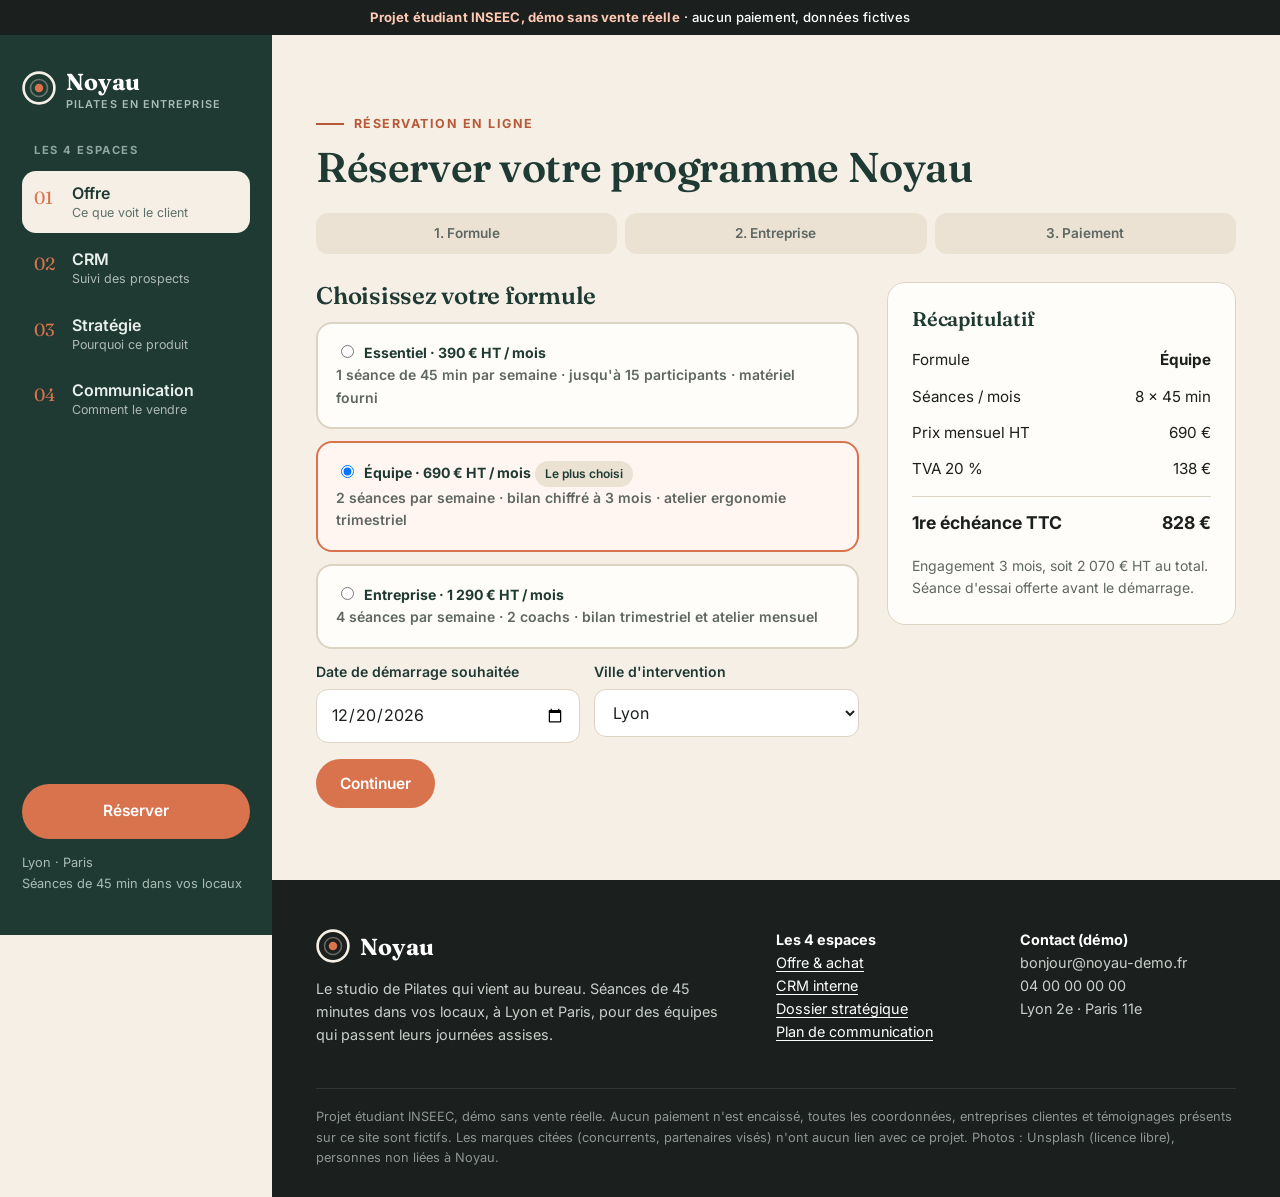
==== commander.html @ a30bb960 "noyau-pilate" ====
<!doctype html>
<html lang="fr">
<head>
<meta charset="utf-8">
<meta name="viewport" content="width=device-width, initial-scale=1">
<title>Réserver · Noyau</title>
<link rel="icon" href="assets/logo.svg" type="image/svg+xml">
<link rel="preconnect" href="https://fonts.googleapis.com"><link rel="preconnect" href="https://fonts.gstatic.com" crossorigin>
<link href="https://fonts.googleapis.com/css2?family=Fraunces:ital,opsz,wght@0,9..144,500;0,9..144,600;0,9..144,700;1,9..144,500&family=Inter:wght@400;500;600;700&display=swap" rel="stylesheet">
<link rel="stylesheet" href="assets/style.css?v=3">
</head>
<body data-page="vente">
<div class="demo-banner"><strong>Projet étudiant INSEEC, démo sans vente réelle</strong> · aucun paiement, données fictives</div>
<header id="site-header"></header>

<main class="section">
  <div class="wrap">
    <span class="eyebrow">Réservation en ligne</span>
    <h1 style="font-size:clamp(1.8rem,4vw,2.6rem)">Réserver votre programme Noyau</h1>
    <div class="steps" id="steps"><span>1. Formule</span><span>2. Entreprise</span><span>3. Paiement</span></div>

    <div class="co-grid">
      <form id="checkout" novalidate>
        <!-- STEP 1 -->
        <div data-step="1">
          <h2 style="font-size:1.5rem">Choisissez votre formule</h2>
          <label class="choice"><input type="radio" name="offre" value="essentiel"><strong>Essentiel · 390 € HT / mois</strong><br><span class="muted small">1 séance de 45 min par semaine · jusqu'à 15 participants · matériel fourni</span></label>
          <label class="choice"><input type="radio" name="offre" value="equipe" checked><strong>Équipe · 690 € HT / mois</strong> <span class="chip">Le plus choisi</span><br><span class="muted small">2 séances par semaine · bilan chiffré à 3 mois · atelier ergonomie trimestriel</span></label>
          <label class="choice"><input type="radio" name="offre" value="entreprise"><strong>Entreprise · 1 290 € HT / mois</strong><br><span class="muted small">4 séances par semaine · 2 coachs · bilan trimestriel et atelier mensuel</span></label>
          <div class="form-row" style="margin-top:8px">
            <div class="field"><label for="debut">Date de démarrage souhaitée</label><input type="date" id="debut" required></div>
            <div class="field"><label for="ville">Ville d'intervention</label><select id="ville"><option>Lyon</option><option>Villeurbanne</option><option>Paris</option><option>Petite couronne parisienne</option></select></div>
          </div>
          <button type="button" class="btn btn-primary" data-next>Continuer</button>
        </div>

        <!-- STEP 2 -->
        <div data-step="2" hidden>
          <h2 style="font-size:1.5rem">Votre entreprise</h2>
          <p class="note">Démo : utilisez des informations fictives. Les champs sont pré-remplis pour aller plus vite.</p>
          <div class="form-row">
            <div class="field"><label for="entreprise">Entreprise</label><input id="entreprise" required value="Société Démo"></div>
            <div class="field"><label for="effectif">Nombre de salariés</label><input id="effectif" type="number" min="1" required value="80"></div>
          </div>
          <div class="form-row">
            <div class="field"><label for="nom">Nom du contact</label><input id="nom" required value="Alex Exemple"></div>
            <div class="field"><label for="poste">Fonction</label><input id="poste" value="Responsable RH"></div>
          </div>
          <div class="form-row">
            <div class="field"><label for="email">Email</label><input id="email" type="email" required value="alex@societe-demo.example"></div>
            <div class="field"><label for="tel">Téléphone</label><input id="tel" value="06 00 00 00 00"></div>
          </div>
          <div style="display:flex;gap:10px;flex-wrap:wrap">
            <button type="button" class="btn btn-ghost" data-prev>Retour</button>
            <button type="button" class="btn btn-primary" data-next>Continuer vers le paiement</button>
          </div>
        </div>

        <!-- STEP 3 -->
        <div data-step="3" hidden>
          <h2 style="font-size:1.5rem">Paiement simulé</h2>
          <div class="card" style="margin-bottom:16px">
            <p style="margin:0 0 10px"><strong>Mode de paiement :</strong> prélèvement SEPA mensuel (simulation)</p>
            <p class="muted small" style="margin:0">Sur ce site de démonstration, aucune coordonnée bancaire n'est demandée et aucune somme n'est débitée. Le bouton ci-dessous simule la validation du mandat et de la première échéance.</p>
          </div>
          <label class="choice" style="font-weight:500"><input type="checkbox" id="cgv" required> J'accepte les conditions de l'offre : engagement de 3 mois, puis résiliable chaque mois avec 30 jours de préavis.</label>
          <p class="small" id="err" style="color:var(--bad);min-height:1.2em"></p>
          <div style="display:flex;gap:10px;flex-wrap:wrap">
            <button type="button" class="btn btn-ghost" data-prev>Retour</button>
            <button type="submit" class="btn btn-primary" id="pay">Simuler le paiement et confirmer</button>
          </div>
        </div>
      </form>

      <aside class="summary" aria-live="polite">
        <h3 style="margin-bottom:12px">Récapitulatif</h3>
        <div class="row"><span>Formule</span><strong id="s-name"></strong></div>
        <div class="row"><span>Séances / mois</span><span id="s-sess"></span></div>
        <div class="row"><span>Prix mensuel HT</span><span id="s-ht"></span></div>
        <div class="row"><span>TVA 20 %</span><span id="s-tva"></span></div>
        <div class="row total"><span>1re échéance TTC</span><span id="s-ttc"></span></div>
        <p class="small muted" style="margin:12px 0 0">Engagement 3 mois, soit <span id="s-engage"></span> HT au total. Séance d'essai offerte avant le démarrage.</p>
      </aside>
    </div>
  </div>
</main>

<footer id="site-footer"></footer>
<script src="assets/site.js?v=3"></script>
<script src="assets/store.js?v=3"></script>
<script>
  const O = window.NOYAU_OFFERS;
  const eur = n => n.toLocaleString('fr-FR', {minimumFractionDigits: 0, maximumFractionDigits: 2}) + ' €';
  const form = document.getElementById('checkout');
  const qs = new URLSearchParams(location.search);
  if (O[qs.get('offre')]) form.querySelector(`input[value="${qs.get('offre')}"]`).checked = true;
  const d = new Date(); d.setDate(d.getDate() + 14);
  document.getElementById('debut').value = d.toISOString().slice(0, 10);
  document.getElementById('debut').min = new Date().toISOString().slice(0, 10);

  let step = 1;
  function show(n) {
    step = n;
    form.querySelectorAll('[data-step]').forEach(el => el.hidden = +el.dataset.step !== n);
    document.querySelectorAll('#steps span').forEach((s, i) => s.className = i + 1 === n ? 'on' : i + 1 < n ? 'done' : '');
    window.scrollTo({top: 0, behavior: 'smooth'});
  }
  function current() { return O[form.querySelector('input[name="offre"]:checked').value]; }
  function summary() {
    const o = current();
    document.getElementById('s-name').textContent = o.name;
    document.getElementById('s-sess').textContent = o.perMonth + ' × 45 min';
    document.getElementById('s-ht').textContent = eur(o.price);
    document.getElementById('s-tva').textContent = eur(o.price * 0.2);
    document.getElementById('s-ttc').textContent = eur(o.price * 1.2);
    document.getElementById('s-engage').textContent = eur(o.price * 3);
  }
  form.addEventListener('change', summary); summary();

  function valid(n) {
    const box = form.querySelector(`[data-step="${n}"]`);
    for (const el of box.querySelectorAll('[required]')) { if (!el.checkValidity()) { el.reportValidity(); return false; } }
    return true;
  }
  form.querySelectorAll('[data-next]').forEach(b => b.addEventListener('click', () => { if (valid(step)) show(step + 1); }));
  form.querySelectorAll('[data-prev]').forEach(b => b.addEventListener('click', () => show(step - 1)));

  form.addEventListener('submit', e => {
    e.preventDefault();
    if (!document.getElementById('cgv').checked) { document.getElementById('err').textContent = 'Merci d\'accepter les conditions de l\'offre.'; return; }
    const btn = document.getElementById('pay'); btn.disabled = true; btn.textContent = 'Validation en cours…';
    const o = current();
    const ref = 'NOY-' + new Date().getFullYear() + '-' + Math.floor(1000 + Math.random() * 9000);
    const order = {
      ref, offre: o.id, debut: new Date(document.getElementById('debut').value).toLocaleDateString('fr-FR'),
      ville: document.getElementById('ville').value, entreprise: document.getElementById('entreprise').value.trim(),
      effectif: +document.getElementById('effectif').value, nom: document.getElementById('nom').value.trim(),
      poste: document.getElementById('poste').value.trim(), email: document.getElementById('email').value.trim(),
      tel: document.getElementById('tel').value.trim()
    };
    NoyauStore.addOrder(order);
    try { sessionStorage.setItem('noyau-last-order', JSON.stringify(order)); } catch (err) {}
    setTimeout(() => location.href = 'confirmation.html?ref=' + encodeURIComponent(ref) + '&offre=' + o.id, 900);
  });
</script>
</body>
</html>
---- assets/style.css ----
:root{
  --forest:#1F3A33; --forest-2:#2C5045; --sand:#F5EFE6; --sand-2:#EBE2D4; --paper:#FFFDF9;
  --clay:#D9734E; --clay-2:#B85A37; --ink:#1B1F1D; --muted:#5E6762; --line:#DDD3C3;
  --ok:#2F7D5B; --warn:#C08A1E; --bad:#B4483A; --info:#3C6E91;
  --radius:16px; --shadow:0 1px 2px rgba(31,58,51,.06),0 8px 24px rgba(31,58,51,.08);
  --serif:"Fraunces",Georgia,serif; --sans:"Inter",system-ui,-apple-system,Segoe UI,Roboto,sans-serif;
}
*{box-sizing:border-box}
html{scroll-behavior:smooth}
body{margin:0;background:var(--sand);color:var(--ink);font-family:var(--sans);font-size:16px;line-height:1.6;-webkit-font-smoothing:antialiased}
img{max-width:100%;display:block}
a{color:var(--forest);text-underline-offset:3px}
h1,h2,h3{font-family:var(--serif);font-weight:600;line-height:1.15;color:var(--forest);margin:0 0 .5em;letter-spacing:-.01em}
h1{font-size:clamp(2.1rem,5vw,3.6rem)}
h2{font-size:clamp(1.6rem,3.4vw,2.4rem)}
h3{font-size:1.25rem}
p{margin:0 0 1em}
.wrap{max-width:1160px;margin:0 auto;padding:0 20px}
.section{padding:72px 0}
.section.alt{background:var(--paper)}
.section.dark{background:var(--forest);color:#E9F0EC}
.section.dark h2,.section.dark h3{color:#fff}
.eyebrow{font-size:.78rem;font-weight:700;letter-spacing:.12em;text-transform:uppercase;color:var(--clay-2);margin-bottom:.8em;display:block}
.lead{font-size:1.15rem;color:var(--muted);max-width:720px}
.muted{color:var(--muted)}
.small{font-size:.875rem}

/* demo banner */
.demo-banner{background:var(--ink);color:#fff;text-align:center;font-size:.82rem;padding:7px 12px;font-weight:500;letter-spacing:.01em}
.demo-banner strong{color:#FFC9B3}

/* header */
.site-header{position:sticky;top:0;z-index:50;background:rgba(245,239,230,.92);backdrop-filter:blur(10px);border-bottom:1px solid var(--line)}
.nav{display:flex;align-items:center;justify-content:space-between;gap:16px;height:68px}
.brand{display:flex;align-items:center;gap:10px;text-decoration:none;color:var(--forest);font-family:var(--serif);font-weight:700;font-size:1.45rem}
.brand img{width:34px;height:34px}
.brand small{display:block;font-family:var(--sans);font-size:.68rem;font-weight:600;letter-spacing:.1em;text-transform:uppercase;color:var(--muted);margin-top:-4px}
.nav-links{display:flex;gap:4px;align-items:center}
.nav-links a{text-decoration:none;color:var(--ink);font-weight:500;font-size:.93rem;padding:8px 12px;border-radius:999px}
.nav-links a:hover{background:var(--sand-2)}
.nav-links a.active{background:var(--forest);color:#fff}
.nav-links .tag{font-size:.65rem;font-weight:700;opacity:.7;margin-left:4px;text-transform:uppercase;letter-spacing:.06em}
.menu-btn{display:none;background:none;border:1px solid var(--line);border-radius:10px;padding:8px 12px;font:inherit;font-weight:600;color:var(--forest);cursor:pointer}
@media (max-width:860px){
  .menu-btn{display:block}
  .nav-links{display:none;position:absolute;top:68px;left:0;right:0;background:var(--paper);flex-direction:column;align-items:stretch;padding:12px 20px 20px;border-bottom:1px solid var(--line);box-shadow:var(--shadow)}
  .nav-links.open{display:flex}
  .nav-links a{padding:12px 14px}
}

/* buttons */
.btn{display:inline-flex;align-items:center;justify-content:center;gap:8px;padding:13px 22px;border-radius:999px;font-weight:600;font-size:.97rem;text-decoration:none;border:2px solid transparent;cursor:pointer;font-family:inherit;transition:transform .15s,background .15s}
.btn:hover{transform:translateY(-1px)}
.btn-primary{background:var(--clay);color:#fff}
.btn-primary:hover{background:var(--clay-2)}
.btn-dark{background:var(--forest);color:#fff}
.btn-ghost{background:transparent;border-color:var(--forest);color:var(--forest)}
.btn-sm{padding:8px 14px;font-size:.85rem}
.btn:disabled{opacity:.5;cursor:not-allowed;transform:none}

/* hero */
.hero{padding:72px 0 64px}
.hero-grid{display:grid;grid-template-columns:1.15fr .85fr;gap:48px;align-items:center}
.hero h1 em{font-style:italic;color:var(--clay-2)}
.hero-ctas{display:flex;gap:12px;flex-wrap:wrap;margin:28px 0 22px}
.trust{display:flex;gap:22px;flex-wrap:wrap;font-size:.9rem;color:var(--muted)}
.trust span::before{content:"✓ ";color:var(--ok);font-weight:700}
.hero-card{background:var(--forest);color:#fff;border-radius:28px;padding:32px;box-shadow:var(--shadow);position:relative;overflow:hidden}
.hero-card::after{content:"";position:absolute;right:-60px;bottom:-60px;width:220px;height:220px;border-radius:50%;border:28px solid rgba(217,115,78,.35)}
.hero-card .big{font-family:var(--serif);font-size:3.2rem;line-height:1;color:#FFC9B3}
.hero-card ul{list-style:none;padding:0;margin:18px 0 0}
.hero-card li{padding:10px 0;border-top:1px solid rgba(255,255,255,.14);display:flex;justify-content:space-between;gap:12px;font-size:.95rem}
@media (max-width:860px){.hero-grid{grid-template-columns:1fr}.hero{padding:44px 0}}

/* grids & cards */
.grid{display:grid;gap:20px}
.g2{grid-template-columns:repeat(2,1fr)}
.g3{grid-template-columns:repeat(3,1fr)}
.g4{grid-template-columns:repeat(4,1fr)}
@media (max-width:960px){.g4{grid-template-columns:repeat(2,1fr)}.g3{grid-template-columns:1fr 1fr}}
@media (max-width:640px){.g2,.g3,.g4{grid-template-columns:1fr}}
.card{background:var(--paper);border:1px solid var(--line);border-radius:var(--radius);padding:24px}
.section.alt .card{background:var(--sand)}
.card h3{margin-top:0}
.stat .num{font-family:var(--serif);font-size:2.4rem;color:var(--clay-2);line-height:1.05;display:block}
.stat .src{font-size:.78rem;margin-top:8px;display:block}
.step-num{width:36px;height:36px;border-radius:50%;background:var(--clay);color:#fff;display:grid;place-items:center;font-weight:700;margin-bottom:12px}

/* pricing */
.plans{display:grid;grid-template-columns:repeat(3,1fr);gap:20px;align-items:stretch}
@media (max-width:900px){.plans{grid-template-columns:1fr}}
.plan{background:var(--paper);border:1px solid var(--line);border-radius:22px;padding:28px;display:flex;flex-direction:column}
.plan.featured{border:2px solid var(--clay);box-shadow:var(--shadow);position:relative}
.plan .badge{position:absolute;top:-13px;left:24px;background:var(--clay);color:#fff;font-size:.75rem;font-weight:700;padding:4px 12px;border-radius:999px}
.plan .price{font-family:var(--serif);font-size:2.6rem;color:var(--forest);line-height:1}
.plan .price small{font-family:var(--sans);font-size:.9rem;color:var(--muted)}
.plan ul{list-style:none;padding:0;margin:18px 0 22px;flex:1}
.plan li{padding:7px 0 7px 26px;position:relative;font-size:.95rem}
.plan li::before{content:"✓";position:absolute;left:0;color:var(--ok);font-weight:700}
.plan li.no::before{content:"–";color:var(--muted)}
.plan li.no{color:var(--muted)}

/* faq */
details{background:var(--paper);border:1px solid var(--line);border-radius:14px;padding:16px 20px;margin-bottom:10px}
details summary{cursor:pointer;font-weight:600;color:var(--forest);list-style:none}
details summary::-webkit-details-marker{display:none}
details summary::after{content:"+";float:right;font-size:1.3rem;line-height:1}
details[open] summary::after{content:"–"}
details p{margin:12px 0 0;color:var(--muted)}

/* forms */
label{display:block;font-weight:600;font-size:.88rem;margin-bottom:6px;color:var(--forest)}
input,select,textarea{width:100%;padding:12px 14px;border:1px solid var(--line);border-radius:12px;font:inherit;background:#fff;color:var(--ink)}
input:focus,select:focus,textarea:focus{outline:2px solid var(--clay);outline-offset:1px;border-color:transparent}
.field{margin-bottom:16px}
.form-row{display:grid;grid-template-columns:1fr 1fr;gap:14px}
@media (max-width:600px){.form-row{grid-template-columns:1fr}}

/* tables */
.table-wrap{overflow-x:auto;border:1px solid var(--line);border-radius:var(--radius);background:var(--paper)}
table{width:100%;border-collapse:collapse;font-size:.93rem;min-width:640px}
th,td{text-align:left;padding:13px 16px;border-bottom:1px solid var(--line);vertical-align:top}
th{background:var(--sand-2);color:var(--forest);font-size:.8rem;text-transform:uppercase;letter-spacing:.05em}
tr:last-child td{border-bottom:none}
tr.us td{background:#FBEDE6}

/* footer */
.site-footer{background:var(--ink);color:#C9CFCB;padding:48px 0 28px;font-size:.9rem}
.site-footer a{color:#fff}
.footer-grid{display:grid;grid-template-columns:2fr 1fr 1fr;gap:28px}
@media (max-width:700px){.footer-grid{grid-template-columns:1fr}}
.site-footer .legal{border-top:1px solid #333;margin-top:28px;padding-top:18px;font-size:.8rem;color:#8E9692}

/* chips */
.chip{display:inline-block;padding:3px 10px;border-radius:999px;font-size:.75rem;font-weight:600;background:var(--sand-2);color:var(--forest)}
.chip.linkedin{background:#E1ECF5;color:#1C5A8C}
.chip.instagram{background:#F8E3EC;color:#9C2E5D}
.chip.tiktok{background:#E5E5E5;color:#111}
.src-link{font-size:.8rem}
.note{background:#FFF7E6;border:1px solid #F0DCB0;border-radius:12px;padding:14px 16px;font-size:.9rem}

/* page head */
.page-head{padding:56px 0 36px;border-bottom:1px solid var(--line)}
.toc{display:flex;flex-wrap:wrap;gap:8px;margin-top:20px}
.toc a{font-size:.85rem;text-decoration:none;padding:6px 12px;border:1px solid var(--line);border-radius:999px;background:var(--paper)}

/* checkout */
.steps{display:flex;gap:8px;margin-bottom:28px;flex-wrap:wrap}
.steps span{flex:1;min-width:110px;text-align:center;padding:10px;border-radius:12px;background:var(--sand-2);font-size:.85rem;font-weight:600;color:var(--muted)}
.steps span.on{background:var(--forest);color:#fff}
.steps span.done{background:#DCEBE3;color:var(--ok)}
.choice{display:block;border:2px solid var(--line);border-radius:16px;padding:18px;margin-bottom:12px;cursor:pointer;background:var(--paper)}
.choice:has(input:checked){border-color:var(--clay);background:#FFF6F1}
.choice input{width:auto;margin-right:10px}
.summary{background:var(--paper);border:1px solid var(--line);border-radius:18px;padding:24px;position:sticky;top:90px}
.summary .row{display:flex;justify-content:space-between;padding:6px 0;font-size:.95rem}
.summary .total{border-top:1px solid var(--line);margin-top:8px;padding-top:12px;font-weight:700;font-size:1.1rem}
.co-grid{display:grid;grid-template-columns:1.4fr .9fr;gap:28px;align-items:start}
@media (max-width:860px){.co-grid{grid-template-columns:1fr}.summary{position:static}}

/* =====================================================================
   MISE EN PAGE v2 : barre latérale, onglets mobiles, blocs éditoriaux
   ===================================================================== */
.site-header.side{position:static;background:var(--forest);color:#E9F0EC;border:none;backdrop-filter:none;display:flex;flex-direction:column;gap:28px;padding:28px 22px}
.side .brand{color:#fff}
.side .brand small{color:#A9BDB5}
.side-nav{display:flex;flex-direction:column;gap:4px}
.side-label{font-size:.7rem;font-weight:700;letter-spacing:.14em;text-transform:uppercase;color:#8FA79E;margin:0 0 8px 12px}
.side-nav a{display:flex;gap:14px;align-items:flex-start;padding:12px;border-radius:14px;text-decoration:none;color:#E9F0EC;transition:background .15s}
.side-nav a:hover{background:rgba(255,255,255,.07)}
.side-nav a.active{background:var(--sand);color:var(--forest)}
.side-nav .n{font-family:var(--serif);font-size:1.1rem;color:var(--clay);min-width:24px;padding-top:1px}
.side-nav .t{font-weight:600;line-height:1.25}
.side-nav small{display:block;font-weight:400;font-size:.78rem;opacity:.7;margin-top:2px}
.side-foot{margin-top:auto;font-size:.8rem;color:#A9BDB5}
.side-foot .btn{width:100%;margin-bottom:14px}
.tabbar{display:none}

@media (min-width:1024px){
  body{display:grid;grid-template-columns:272px minmax(0,1fr);grid-template-rows:auto 1fr auto}
  .demo-banner{grid-column:1/-1;grid-row:1}
  .site-header.side{grid-column:1;grid-row:2/span 2;position:sticky;top:0;height:100vh;align-self:start;overflow-y:auto}
  body > main{grid-column:2;grid-row:2;min-width:0}
  .site-footer{grid-column:2;grid-row:3}
  .wrap{padding:0 44px}
}
@media (max-width:1023px){
  .site-header.side{position:sticky;top:0;z-index:50;flex-direction:row;align-items:center;justify-content:space-between;padding:12px 16px;gap:12px}
  .side-nav,.side-foot p{display:none}
  .side-foot{margin:0}
  .side-foot .btn{width:auto;margin:0;padding:9px 16px;font-size:.88rem}
  .side .brand{font-size:1.25rem}.side .brand img{width:30px;height:30px}
  .tabbar{display:grid;grid-template-columns:repeat(4,1fr);position:fixed;left:10px;right:10px;bottom:10px;z-index:60;background:var(--forest);border-radius:20px;padding:6px;box-shadow:0 10px 30px rgba(31,58,51,.35)}
  .tabbar a{display:flex;flex-direction:column;align-items:center;gap:3px;padding:8px 2px;border-radius:14px;color:#C9D6D0;text-decoration:none;font-size:.7rem;font-weight:600}
  .tabbar a.active{background:var(--sand);color:var(--forest)}
  body{padding-bottom:84px}
  .wrap{padding:0 16px}
}

/* Section headings : numérotation éditoriale */
.eyebrow{display:inline-flex;align-items:center;gap:10px}
.eyebrow::before{content:"";width:28px;height:2px;background:currentColor;display:inline-block}
body[data-page="vente"] main{counter-reset:sec}
body[data-page="vente"] main > section.section{counter-increment:sec;position:relative}
body[data-page="vente"] main > section.section > .wrap::before{content:"0" counter(sec);position:absolute;right:44px;top:40px;font-family:var(--serif);font-size:clamp(4rem,9vw,8rem);line-height:1;color:var(--forest);opacity:.06;pointer-events:none}

/* Cartes : style plus tranché */
.card{border:none;box-shadow:0 1px 0 var(--line),0 0 0 1px var(--line);transition:transform .2s,box-shadow .2s}
.card:hover{transform:translateY(-2px);box-shadow:0 0 0 1px var(--line),0 12px 28px rgba(31,58,51,.10)}
.stat{border-top:4px solid var(--clay)!important}
.plan{border-radius:28px}
.plan.featured{background:var(--forest);color:#E9F0EC;border-color:var(--forest)}
.plan.featured h3,.plan.featured .price{color:#fff}
.plan.featured .muted,.plan.featured .price small{color:#B8C9C2}
.plan.featured li::before{color:#FFC9B3}
.plan.featured .eyebrow{color:#FFC9B3}

/* En-têtes de pages internes : bloc coloré */
.page-head{background:var(--forest);color:#E9F0EC;border:none;margin:20px;border-radius:32px;padding:56px 0 44px;position:relative;overflow:hidden}
.page-head::after{content:"";position:absolute;right:-80px;top:-80px;width:300px;height:300px;border-radius:50%;border:40px solid rgba(217,115,78,.35)}
.page-head h1{color:#fff;max-width:760px}
.page-head .lead{color:#C9D6D0}
.page-head .eyebrow{color:#FFC9B3}
.page-head .toc a{background:rgba(255,255,255,.08);border-color:rgba(255,255,255,.18);color:#fff}
.page-head .toc a:hover{background:var(--clay)}
@media (max-width:640px){.page-head{margin:12px;border-radius:24px;padding:40px 0 32px}}

/* Hero v2 */
.hero2{margin:20px;border-radius:36px;background:var(--forest);color:#E9F0EC;padding:72px 0 0;position:relative;overflow:hidden}
.hero2 h1{color:#fff;font-size:clamp(2.3rem,5.4vw,4.6rem);max-width:900px}
.hero2 h1 em{color:#FFC9B3}
.hero2 .lead{color:#C9D6D0;max-width:640px}
.hero2 .eyebrow{color:#FFC9B3}
.hero2-grid{display:grid;grid-template-columns:1.25fr .75fr;gap:40px;align-items:end}
.hero2 .btn-ghost{border-color:#fff;color:#fff}
.hero2 .trust{color:#C9D6D0}
.hero2 .trust span::before{color:#FFC9B3}
.ticket{background:var(--sand);color:var(--ink);border-radius:24px 24px 0 0;padding:26px 26px 30px;position:relative}
.ticket::before{content:"";position:absolute;left:0;right:0;top:64px;border-top:2px dashed var(--line)}
.ticket .big{font-family:var(--serif);font-size:3rem;color:var(--forest);line-height:1}
.ticket ul{list-style:none;padding:0;margin:26px 0 0}
.ticket li{display:flex;justify-content:space-between;gap:10px;padding:8px 0;border-bottom:1px solid var(--line);font-size:.93rem}
.hero2-orb{position:absolute;right:-120px;top:-120px;width:420px;height:420px;border-radius:50%;border:56px solid rgba(217,115,78,.28)}
.marquee{background:var(--clay);color:#fff;overflow:hidden;white-space:nowrap;margin:0 20px;border-radius:0 0 24px 24px;margin-top:-20px;padding:30px 0 14px}
.marquee .track{display:inline-flex;gap:48px;animation:slide 38s linear infinite;padding-left:48px}
.marquee span{font-weight:600;font-size:.98rem}
.marquee b{font-family:var(--serif);font-size:1.3rem;margin-right:8px}
@keyframes slide{to{transform:translateX(-50%)}}
@media (prefers-reduced-motion:reduce){.marquee .track{animation:none}}
@media (max-width:860px){.hero2-grid{grid-template-columns:1fr}.hero2{margin:12px;border-radius:28px;padding-top:44px}.marquee{margin:-20px 12px 0}}
.hero2 .ticket .eyebrow{color:var(--clay-2)}
@media (max-width:860px){.hero2-orb{width:220px;height:220px;right:-110px;top:-110px;border-width:34px}}

/* =====================================================================
   v3 : photos, arche, sticker, séance type, galerie, animations
   ===================================================================== */
.hero2-grid{align-items:center}
.hero-visual{position:relative;padding:10px 0 56px}
.arch{border-radius:999px 999px 28px 28px;overflow:hidden;aspect-ratio:4/5;max-width:420px;margin-left:auto;border:8px solid rgba(255,255,255,.08)}
.arch img{width:100%;height:100%;object-fit:cover;transform:scale(1.04);transition:transform 6s ease}
.hero2:hover .arch img{transform:scale(1.1)}
.sticker{position:absolute;left:4%;top:8%;width:126px;height:126px;border-radius:50%;background:#FFC9B3;display:grid;place-items:center;box-shadow:0 10px 24px rgba(0,0,0,.25)}
.sticker svg{position:absolute;inset:0;animation:spin 18s linear infinite}
.sticker span{font-family:var(--serif);font-weight:700;color:var(--forest);font-size:1.05rem;font-style:italic}
@keyframes spin{to{transform:rotate(360deg)}}
.float-price{position:absolute;left:0;bottom:26px;background:#fff;color:var(--ink);text-decoration:none;border-radius:20px;padding:16px 20px;box-shadow:0 18px 40px rgba(0,0,0,.25);display:flex;flex-direction:column;gap:2px;animation:bob 5s ease-in-out infinite}
.float-price strong{font-family:var(--serif);font-size:2rem;color:var(--forest);line-height:1.1}
.float-price strong small{font-family:var(--sans);font-size:.85rem;color:var(--muted);font-weight:500}
@keyframes bob{50%{transform:translateY(-8px)}}

.split{display:grid;grid-template-columns:1.05fr .95fr;gap:48px;align-items:center}
.split-rev{grid-template-columns:1fr 1fr}
@media (max-width:900px){.split,.split-rev{grid-template-columns:1fr;gap:32px}}
.photo-tilt{margin:0;transform:rotate(2deg);background:#fff;padding:12px 12px 16px;border-radius:18px;box-shadow:0 18px 40px rgba(31,58,51,.15);transition:transform .4s}
.photo-tilt:hover{transform:rotate(0)}
.photo-tilt img{border-radius:10px;aspect-ratio:3/2;object-fit:cover;width:100%}
.photo-tilt figcaption{font-family:var(--serif);font-style:italic;color:var(--muted);padding:12px 6px 0;font-size:1rem}

.section.dark{margin:0 20px;border-radius:36px}
@media (max-width:640px){.section.dark{margin:0 12px;border-radius:28px}}
.timeline-min{list-style:none;padding:0;margin:28px 0 0}
.timeline-min li{display:grid;grid-template-columns:56px 1fr;gap:14px;padding:14px 0;border-top:1px solid rgba(255,255,255,.14);color:#C9D6D0}
.timeline-min b{font-family:var(--serif);font-size:1.6rem;color:#FFC9B3;line-height:1}
.timeline-min strong{color:#fff;display:block}
.stack{position:relative;min-height:520px}
.stack img{position:absolute;object-fit:cover;box-shadow:0 20px 50px rgba(0,0,0,.35)}
.stack .s1{right:0;top:0;width:78%;height:88%;border-radius:999px 999px 24px 24px}
.stack .s2{left:0;bottom:0;width:46%;aspect-ratio:1;border-radius:24px;border:8px solid var(--forest)}
@media (max-width:900px){.stack{min-height:420px}}

.gallery{display:grid;grid-template-columns:repeat(4,1fr);gap:14px;padding:56px 20px 8px}
.gallery figure{margin:0;position:relative;border-radius:24px;overflow:hidden;aspect-ratio:3/4}
.gallery figure:nth-child(even){margin-top:40px}
.gallery img{width:100%;height:100%;object-fit:cover;transition:transform .6s}
.gallery figure:hover img{transform:scale(1.06)}
.gallery figcaption{position:absolute;left:12px;right:12px;bottom:12px;background:rgba(255,253,249,.92);border-radius:999px;padding:8px 14px;font-weight:600;font-size:.88rem;color:var(--forest);text-align:center}
@media (max-width:760px){.gallery{grid-template-columns:repeat(2,1fr);padding:40px 12px 0}.gallery figure:nth-child(even){margin-top:24px}}

/* Apparition au défilement (activée seulement par JS) */
.js-reveal .reveal{opacity:0;transform:translateY(28px);transition:opacity .7s ease,transform .7s cubic-bezier(.2,.7,.2,1)}
.js-reveal .reveal.in{opacity:1;transform:none}
@media (prefers-reduced-motion:reduce){.js-reveal .reveal{opacity:1;transform:none;transition:none}.sticker svg,.float-price{animation:none}}
.stack .s2{height:auto}.gallery img{height:100%}
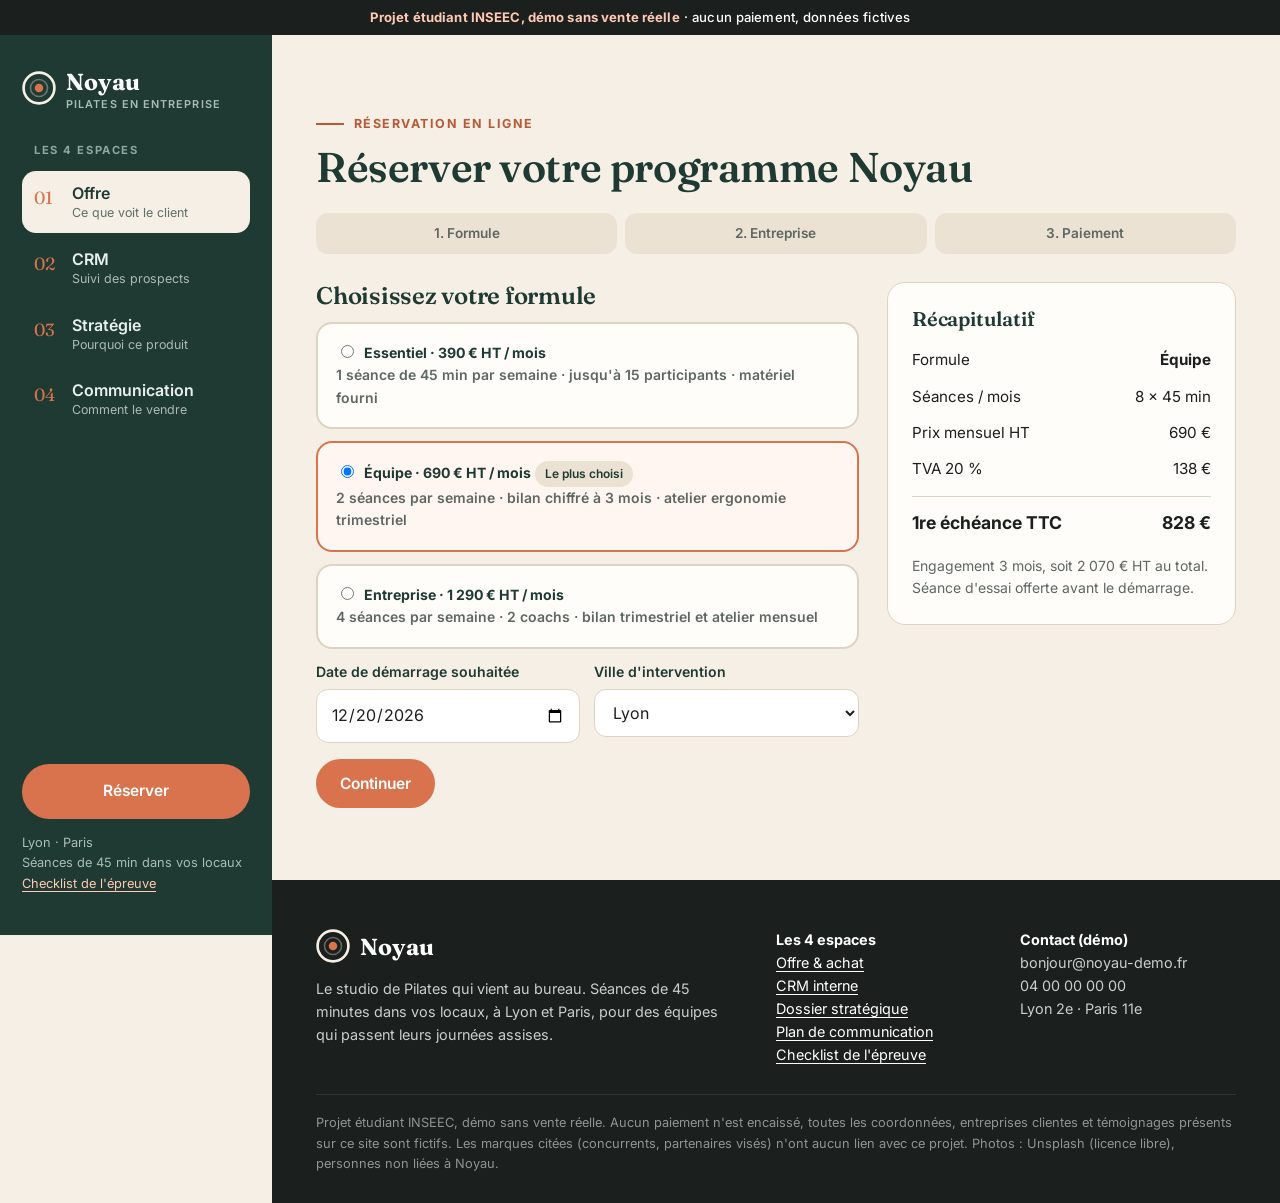
==== commit dbba1a4f: "Add files via upload" ====
--- a/commander.html
+++ b/commander.html
@@ -4,14 +4,37 @@
 <meta charset="utf-8">
 <meta name="viewport" content="width=device-width, initial-scale=1">
 <title>Réserver · Noyau</title>
+<meta name="description" content="Réserver un programme Noyau : choix de la formule, informations de l&#x27;entreprise, paiement simulé. Projet étudiant INSEEC, démo sans vente réelle.">
+<link rel="canonical" href="https://noyau-pilates.vercel.app/commander">
+<meta property="og:title" content="Réserver · Noyau">
+<meta property="og:description" content="Réserver un programme Noyau : choix de la formule, informations de l&#x27;entreprise, paiement simulé. Projet étudiant INSEEC, démo sans vente réelle.">
+<meta property="og:type" content="website">
+<meta property="og:url" content="https://noyau-pilates.vercel.app/commander">
+<meta property="og:locale" content="fr_FR">
 <link rel="icon" href="assets/logo.svg" type="image/svg+xml">
 <link rel="preconnect" href="https://fonts.googleapis.com"><link rel="preconnect" href="https://fonts.gstatic.com" crossorigin>
 <link href="https://fonts.googleapis.com/css2?family=Fraunces:ital,opsz,wght@0,9..144,500;0,9..144,600;0,9..144,700;1,9..144,500&family=Inter:wght@400;500;600;700&display=swap" rel="stylesheet">
-<link rel="stylesheet" href="assets/style.css?v=3">
+<link rel="stylesheet" href="assets/style.css?v=4">
 </head>
 <body data-page="vente">
 <div class="demo-banner"><strong>Projet étudiant INSEEC, démo sans vente réelle</strong> · aucun paiement, données fictives</div>
-<header id="site-header"></header>
+<header id="site-header" class="site-header side">
+      <a class="brand" href="index.html" aria-label="Noyau, accueil">
+        <img src="assets/logo-light.svg" alt="" width="38" height="38">
+        <span>Noyau<small>Pilates en entreprise</small></span>
+      </a>
+      <nav class="side-nav" aria-label="Les 4 espaces">
+        <span class="side-label">Les 4 espaces</span>
+        <a href="index.html" class="active" aria-current="page"><span class="n">01</span><span class="t">Offre<small>Ce que voit le client</small></span></a>
+        <a href="crm.html"><span class="n">02</span><span class="t">CRM<small>Suivi des prospects</small></span></a>
+        <a href="strategie.html"><span class="n">03</span><span class="t">Stratégie<small>Pourquoi ce produit</small></span></a>
+        <a href="communication.html"><span class="n">04</span><span class="t">Communication<small>Comment le vendre</small></span></a>
+      </nav>
+      <div class="side-foot">
+        <a href="commander.html" class="btn btn-primary">Réserver</a>
+        <p>Lyon · Paris<br>Séances de 45 min dans vos locaux<br><a href="conformite.html" style="color:#FFC9B3">Checklist de l'épreuve</a></p>
+      </div>
+    </header>
 
 <main class="section">
   <div class="wrap">
@@ -85,9 +108,33 @@
   </div>
 </main>
 
-<footer id="site-footer"></footer>
-<script src="assets/site.js?v=3"></script>
-<script src="assets/store.js?v=3"></script>
+<footer id="site-footer" class="site-footer">
+      <div class="wrap">
+        <div class="footer-grid">
+          <div>
+            <div class="brand" style="color:#fff"><img src="assets/logo-light.svg" alt="" width="30" height="30"> Noyau</div>
+            <p style="margin-top:12px;max-width:420px">Le studio de Pilates qui vient au bureau. Séances de 45 minutes dans vos locaux, à Lyon et Paris, pour des équipes qui passent leurs journées assises.</p>
+          </div>
+          <div>
+            <strong style="color:#fff">Les 4 espaces</strong><br>
+            <a href="index.html">Offre &amp; achat</a><br>
+            <a href="crm.html">CRM interne</a><br>
+            <a href="strategie.html">Dossier stratégique</a><br>
+            <a href="communication.html">Plan de communication</a><br>
+            <a href="conformite.html">Checklist de l'épreuve</a>
+          </div>
+          <div>
+            <strong style="color:#fff">Contact (démo)</strong><br>
+            bonjour@noyau-demo.fr<br>
+            04 00 00 00 00<br>
+            Lyon 2e · Paris 11e
+          </div>
+        </div>
+        <div class="legal">Projet étudiant INSEEC, démo sans vente réelle. Aucun paiement n'est encaissé, toutes les coordonnées, entreprises clientes et témoignages présents sur ce site sont fictifs. Les marques citées (concurrents, partenaires visés) n'ont aucun lien avec ce projet. Photos : Unsplash (licence libre), personnes non liées à Noyau.</div>
+      </div>
+    </footer>
+<script src="assets/site.js?v=4"></script>
+<script src="assets/store.js?v=4"></script>
 <script>
   const O = window.NOYAU_OFFERS;
   const eur = n => n.toLocaleString('fr-FR', {minimumFractionDigits: 0, maximumFractionDigits: 2}) + ' €';
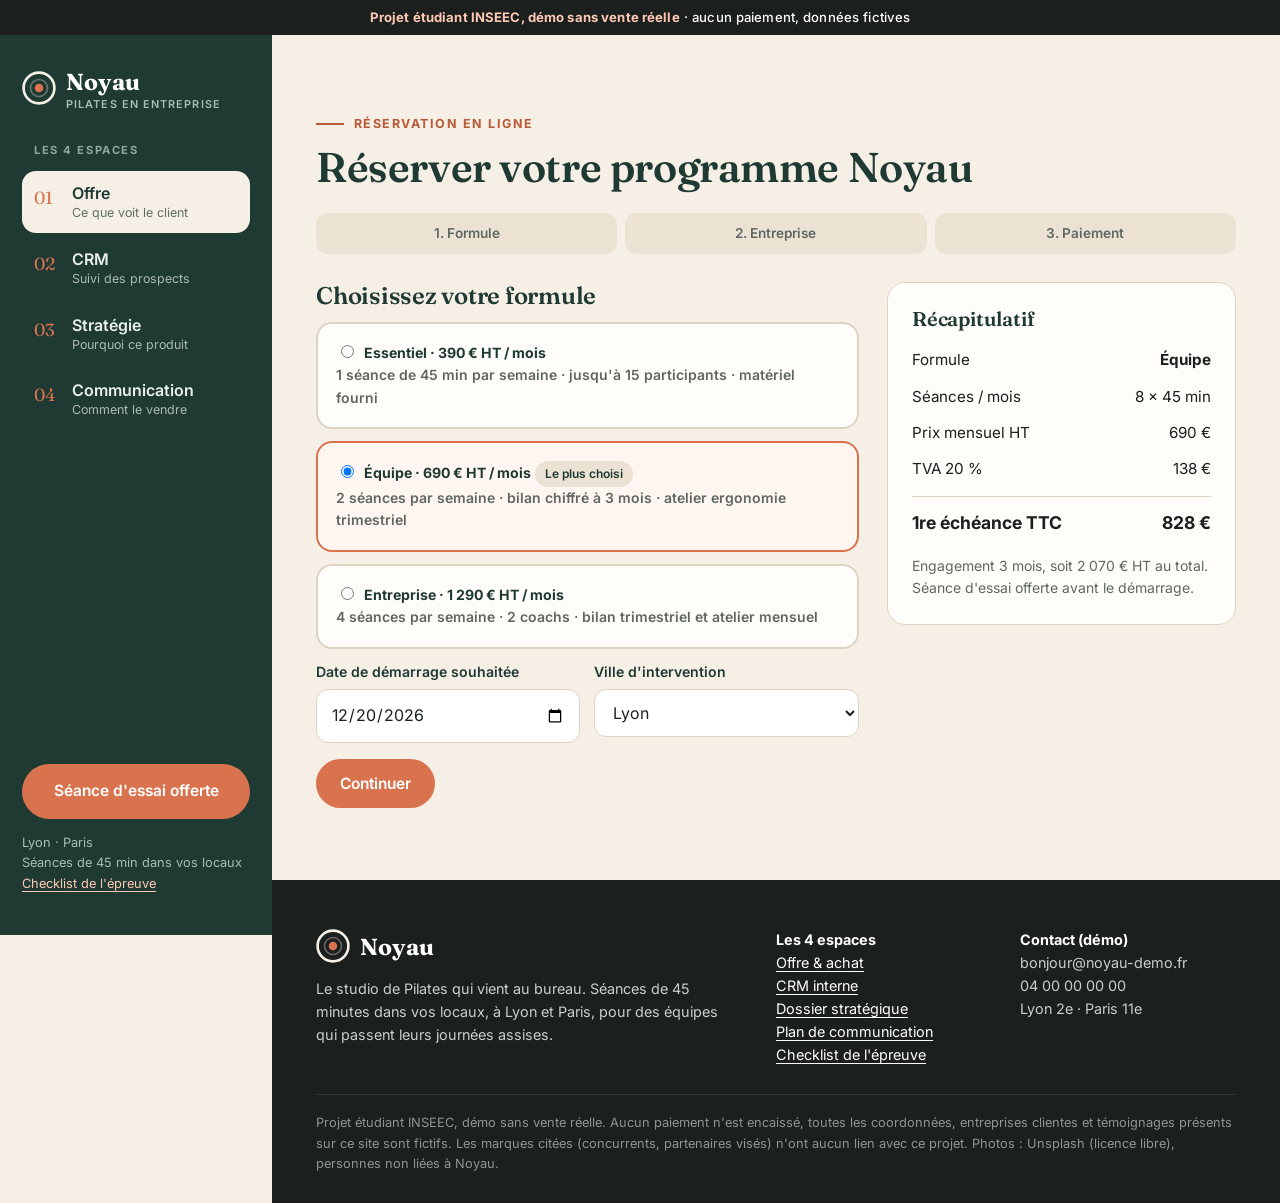
==== commit 492636c9: "Add files via upload" ====
--- a/commander.html
+++ b/commander.html
@@ -14,7 +14,7 @@
 <link rel="icon" href="assets/logo.svg" type="image/svg+xml">
 <link rel="preconnect" href="https://fonts.googleapis.com"><link rel="preconnect" href="https://fonts.gstatic.com" crossorigin>
 <link href="https://fonts.googleapis.com/css2?family=Fraunces:ital,opsz,wght@0,9..144,500;0,9..144,600;0,9..144,700;1,9..144,500&family=Inter:wght@400;500;600;700&display=swap" rel="stylesheet">
-<link rel="stylesheet" href="assets/style.css?v=4">
+<link rel="stylesheet" href="assets/style.css?v=6">
 </head>
 <body data-page="vente">
 <div class="demo-banner"><strong>Projet étudiant INSEEC, démo sans vente réelle</strong> · aucun paiement, données fictives</div>
@@ -31,7 +31,7 @@
         <a href="communication.html"><span class="n">04</span><span class="t">Communication<small>Comment le vendre</small></span></a>
       </nav>
       <div class="side-foot">
-        <a href="commander.html" class="btn btn-primary">Réserver</a>
+        <a href="index.html#contact" class="btn btn-primary">Séance d'essai offerte</a>
         <p>Lyon · Paris<br>Séances de 45 min dans vos locaux<br><a href="conformite.html" style="color:#FFC9B3">Checklist de l'épreuve</a></p>
       </div>
     </header>
@@ -133,8 +133,8 @@
         <div class="legal">Projet étudiant INSEEC, démo sans vente réelle. Aucun paiement n'est encaissé, toutes les coordonnées, entreprises clientes et témoignages présents sur ce site sont fictifs. Les marques citées (concurrents, partenaires visés) n'ont aucun lien avec ce projet. Photos : Unsplash (licence libre), personnes non liées à Noyau.</div>
       </div>
     </footer>
-<script src="assets/site.js?v=4"></script>
-<script src="assets/store.js?v=4"></script>
+<script src="assets/site.js?v=6"></script>
+<script src="assets/store.js?v=6"></script>
 <script>
   const O = window.NOYAU_OFFERS;
   const eur = n => n.toLocaleString('fr-FR', {minimumFractionDigits: 0, maximumFractionDigits: 2}) + ' €';
--- a/assets/style.css
+++ b/assets/style.css
@@ -301,3 +301,15 @@
 .js-reveal .reveal.in{opacity:1;transform:none}
 @media (prefers-reduced-motion:reduce){.js-reveal .reveal{opacity:1;transform:none;transition:none}.sticker svg,.float-price{animation:none}}
 .stack .s2{height:auto}.gallery img{height:100%}
+
+/* Section coachs */
+.coach{text-align:left}
+.avatar-c{width:72px;height:72px;border-radius:50%;display:grid;place-items:center;color:#fff;font-family:var(--serif);font-size:1.5rem;font-weight:600;margin-bottom:14px;box-shadow:0 0 0 5px var(--sand-2)}
+.coach h3{margin:0}
+.coach .role{color:var(--clay-2);font-weight:600;font-size:.88rem;margin:2px 0 10px}
+.coach ul{list-style:none;padding:0;margin:0 0 12px;font-size:.9rem}
+.coach li{padding:4px 0 4px 20px;position:relative;color:var(--muted)}
+.coach li::before{content:"✓";position:absolute;left:0;color:var(--ok);font-weight:700}
+.coach .tag-c{display:inline-block;background:var(--sand);border-radius:999px;padding:4px 12px;font-size:.8rem;font-weight:600;color:var(--forest);margin:0}
+@media (max-width:1023px){.side-foot .btn{white-space:nowrap;font-size:.78rem;padding:8px 12px}.side .brand small{white-space:nowrap}}
+@media (max-width:380px){.side .brand small{display:none}}
